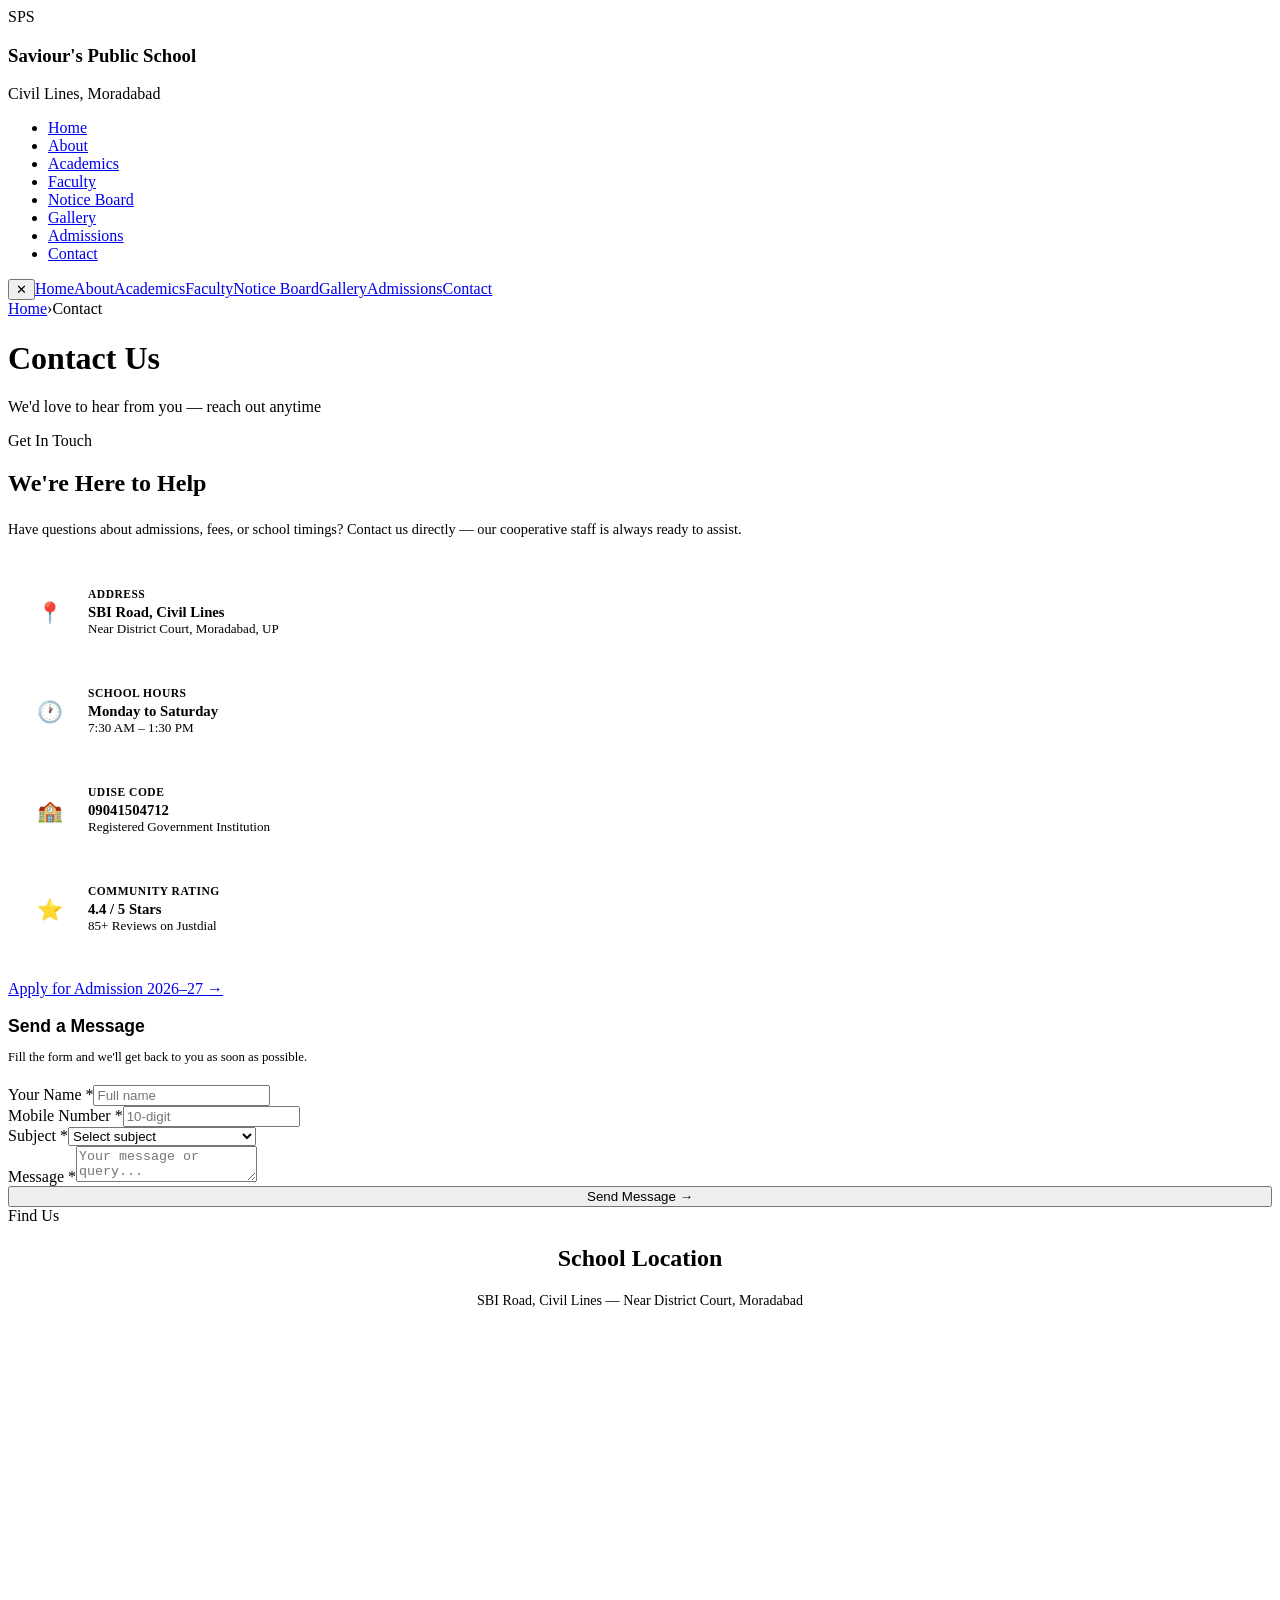
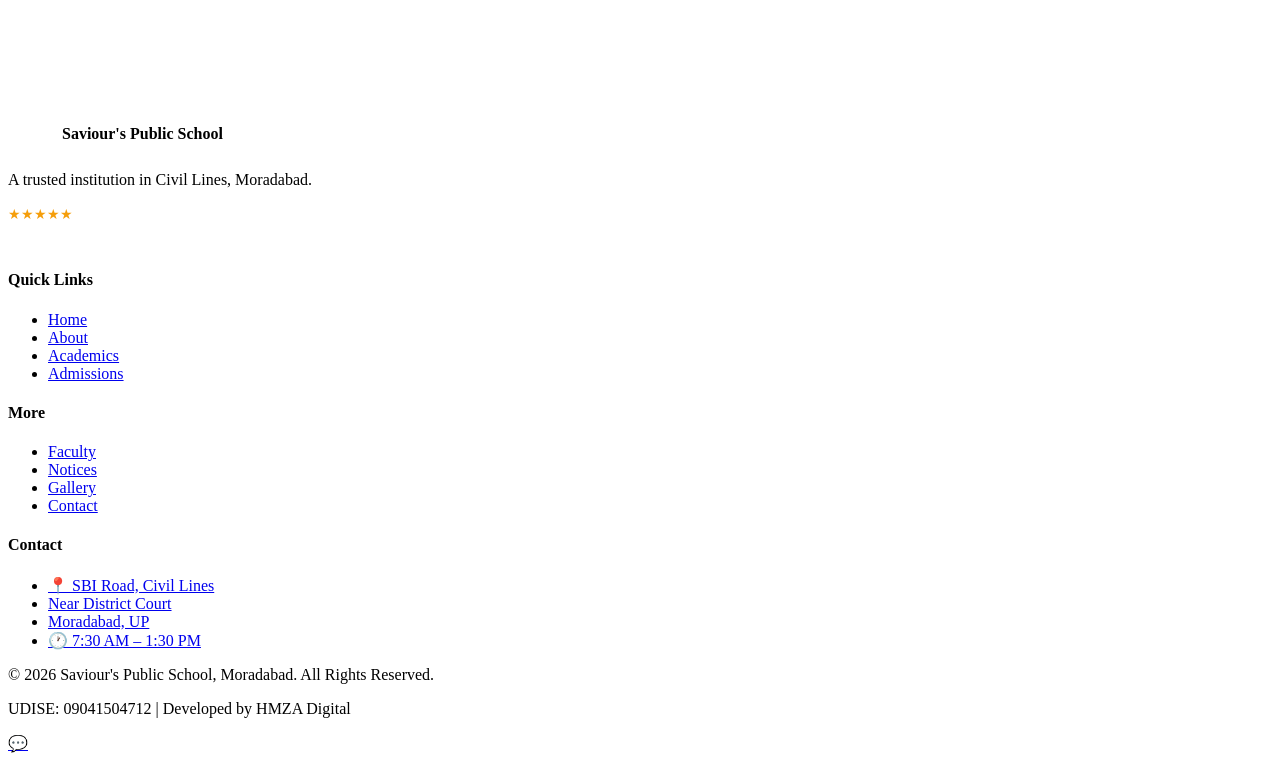
==== contact.html @ 0360863b "Add files via upload" ====
<!DOCTYPE html>
<html lang="en">
<head><meta charset="UTF-8"/><meta name="viewport" content="width=device-width,initial-scale=1.0"/><title>Contact – Saviour's Public School Moradabad</title><link rel="stylesheet" href="css/styles.css"/></head>
<body>
<nav><div class="nav-inner"><div class="nav-logo"><div class="logo-badge">SPS</div><div class="logo-text"><h3>Saviour's Public School</h3><p>Civil Lines, Moradabad</p></div></div><ul class="nav-links"><li><a href="index.html">Home</a></li><li><a href="about.html">About</a></li><li><a href="academics.html">Academics</a></li><li><a href="faculty.html">Faculty</a></li><li><a href="notice.html">Notice Board</a></li><li><a href="gallery.html">Gallery</a></li><li><a href="admissions.html" class="nav-admit">Admissions</a></li><li><a href="contact.html">Contact</a></li></ul><div class="hamburger" onclick="toggleMob()"><span></span><span></span><span></span></div></div></nav>
<div class="mob-nav" id="mobNav"><button class="mob-close" onclick="toggleMob()">✕</button><a href="index.html" onclick="toggleMob()">Home</a><a href="about.html" onclick="toggleMob()">About</a><a href="academics.html" onclick="toggleMob()">Academics</a><a href="faculty.html" onclick="toggleMob()">Faculty</a><a href="notice.html" onclick="toggleMob()">Notice Board</a><a href="gallery.html" onclick="toggleMob()">Gallery</a><a href="admissions.html" onclick="toggleMob()">Admissions</a><a href="contact.html" onclick="toggleMob()">Contact</a></div>

<div class="page-header"><div class="breadcrumb"><a href="index.html">Home</a><span>›</span><span class="current">Contact</span></div><h1>Contact Us</h1><p>We'd love to hear from you — reach out anytime</p></div>

<section class="section">
  <div class="section-inner">
    <div class="cards-2">
      <div class="reveal">
        <div class="section-label">Get In Touch</div>
        <h2 class="section-title">We're Here to <span>Help</span></h2>
        <p style="color:var(--gray);font-size:0.9rem;line-height:1.75;margin-bottom:28px">Have questions about admissions, fees, or school timings? Contact us directly — our cooperative staff is always ready to assist.</p>
        <div style="display:flex;flex-direction:column;gap:14px;margin-bottom:28px">
          <div style="display:flex;align-items:center;gap:14px;padding:18px;background:var(--teal-soft);border-radius:14px;border:1px solid var(--teal-light)">
            <div style="width:48px;height:48px;border-radius:12px;background:var(--teal);display:flex;align-items:center;justify-content:center;font-size:1.3rem;flex-shrink:0">📍</div>
            <div><div style="font-size:0.72rem;color:var(--gray);font-weight:700;text-transform:uppercase;letter-spacing:0.5px;margin-bottom:4px">Address</div><div style="font-size:0.92rem;font-weight:700">SBI Road, Civil Lines</div><div style="font-size:0.82rem;color:var(--gray)">Near District Court, Moradabad, UP</div></div>
          </div>
          <div style="display:flex;align-items:center;gap:14px;padding:18px;background:var(--teal-soft);border-radius:14px;border:1px solid var(--teal-light)">
            <div style="width:48px;height:48px;border-radius:12px;background:var(--teal);display:flex;align-items:center;justify-content:center;font-size:1.3rem;flex-shrink:0">🕐</div>
            <div><div style="font-size:0.72rem;color:var(--gray);font-weight:700;text-transform:uppercase;letter-spacing:0.5px;margin-bottom:4px">School Hours</div><div style="font-size:0.92rem;font-weight:700">Monday to Saturday</div><div style="font-size:0.82rem;color:var(--gray)">7:30 AM – 1:30 PM</div></div>
          </div>
          <div style="display:flex;align-items:center;gap:14px;padding:18px;background:var(--teal-soft);border-radius:14px;border:1px solid var(--teal-light)">
            <div style="width:48px;height:48px;border-radius:12px;background:var(--teal);display:flex;align-items:center;justify-content:center;font-size:1.3rem;flex-shrink:0">🏫</div>
            <div><div style="font-size:0.72rem;color:var(--gray);font-weight:700;text-transform:uppercase;letter-spacing:0.5px;margin-bottom:4px">UDISE Code</div><div style="font-size:0.92rem;font-weight:700">09041504712</div><div style="font-size:0.82rem;color:var(--gray)">Registered Government Institution</div></div>
          </div>
          <div style="display:flex;align-items:center;gap:14px;padding:18px;background:var(--teal-soft);border-radius:14px;border:1px solid var(--teal-light)">
            <div style="width:48px;height:48px;border-radius:12px;background:var(--teal);display:flex;align-items:center;justify-content:center;font-size:1.3rem;flex-shrink:0">⭐</div>
            <div><div style="font-size:0.72rem;color:var(--gray);font-weight:700;text-transform:uppercase;letter-spacing:0.5px;margin-bottom:4px">Community Rating</div><div style="font-size:0.92rem;font-weight:700">4.4 / 5 Stars</div><div style="font-size:0.82rem;color:var(--gray)">85+ Reviews on Justdial</div></div>
          </div>
        </div>
        <a href="admissions.html" class="btn-teal">Apply for Admission 2026–27 →</a>
      </div>
      <div class="card reveal">
        <h3 style="font-size:1.1rem;color:var(--teal);margin-bottom:6px;font-family:'Plus Jakarta Sans',sans-serif;font-weight:700">Send a Message</h3>
        <p style="font-size:0.8rem;color:var(--gray);margin-bottom:20px">Fill the form and we'll get back to you as soon as possible.</p>
        <form id="contactForm">
          <div class="form-row"><div class="form-group"><label>Your Name *</label><input type="text" placeholder="Full name" required/></div><div class="form-group"><label>Mobile Number *</label><input type="tel" placeholder="10-digit" maxlength="10" required/></div></div>
          <div class="form-group"><label>Subject *</label><select required><option value="">Select subject</option><option>Admission Enquiry 2026–27</option><option>Fee Information</option><option>School Timing</option><option>Documents Required</option><option>Other</option></select></div>
          <div class="form-group"><label>Message *</label><textarea placeholder="Your message or query..." required></textarea></div>
          <button type="submit" class="btn-teal" style="width:100%;justify-content:center">Send Message →</button>
        </form>
      </div>
    </div>
  </div>
</section>

<section class="section section-alt">
  <div class="section-inner">
    <div class="section-label reveal" style="justify-content:center">Find Us</div>
    <h2 class="section-title reveal" style="text-align:center">School <span>Location</span></h2>
    <p style="text-align:center;color:var(--gray);font-size:0.88rem;margin-bottom:24px" class="reveal">SBI Road, Civil Lines — Near District Court, Moradabad</p>
    <div style="border-radius:20px;overflow:hidden;border:2px solid var(--teal-light);box-shadow:var(--shadow)" class="reveal">
      <iframe src="https://www.google.com/maps/embed?pb=!1m18!1m12!1m3!1d3493.5!2d78.7728!3d28.8386!2m3!1f0!2f0!3f0!3m2!1i1024!2i768!4f13.1!3m3!1m2!1s0x390af4c5a8a71f5d%3A0x1!2sCivil+Lines%2C+Moradabad%2C+Uttar+Pradesh!5e0!3m2!1sen!2sin!4v1" width="100%" height="380" style="border:0;display:block" allowfullscreen="" loading="lazy"></iframe>
    </div>
  </div>
</section>

<footer><div class="footer-inner"><div class="footer-grid"><div class="footer-brand"><div style="display:flex;align-items:center;gap:12px;margin-bottom:4px"><div style="width:42px;height:42px;border-radius:12px;background:var(--teal);display:flex;align-items:center;justify-content:center;font-family:'Playfair Display',serif;font-weight:700;color:white;font-size:0.9rem">SPS</div><span style="font-family:'Playfair Display',serif;font-weight:700;font-size:1rem">Saviour's Public School</span></div><p>A trusted institution in Civil Lines, Moradabad.</p><div class="f-rating"><span style="color:#f59e0b;font-size:0.85rem">★★★★★</span><p style="font-size:0.78rem;color:rgba(255,255,255,0.6)"><strong style="color:white">4.4/5</strong> — 85+ Reviews</p></div></div><div class="footer-col"><h4>Quick Links</h4><ul><li><a href="index.html">Home</a></li><li><a href="about.html">About</a></li><li><a href="academics.html">Academics</a></li><li><a href="admissions.html">Admissions</a></li></ul></div><div class="footer-col"><h4>More</h4><ul><li><a href="faculty.html">Faculty</a></li><li><a href="notice.html">Notices</a></li><li><a href="gallery.html">Gallery</a></li><li><a href="contact.html">Contact</a></li></ul></div><div class="footer-col"><h4>Contact</h4><ul><li><a href="#">📍 SBI Road, Civil Lines</a></li><li><a href="#">Near District Court</a></li><li><a href="#">Moradabad, UP</a></li><li><a href="#">🕐 7:30 AM – 1:30 PM</a></li></ul></div></div><div class="footer-bottom"><p>© 2026 Saviour's Public School, Moradabad. All Rights Reserved.</p><p>UDISE: <span>09041504712</span> | Developed by <span>HMZA Digital</span></p></div></div></footer>
<a href="https://wa.me/91" class="wa-float">💬</a>
<script src="js/script.js"></script>
</body>
</html>
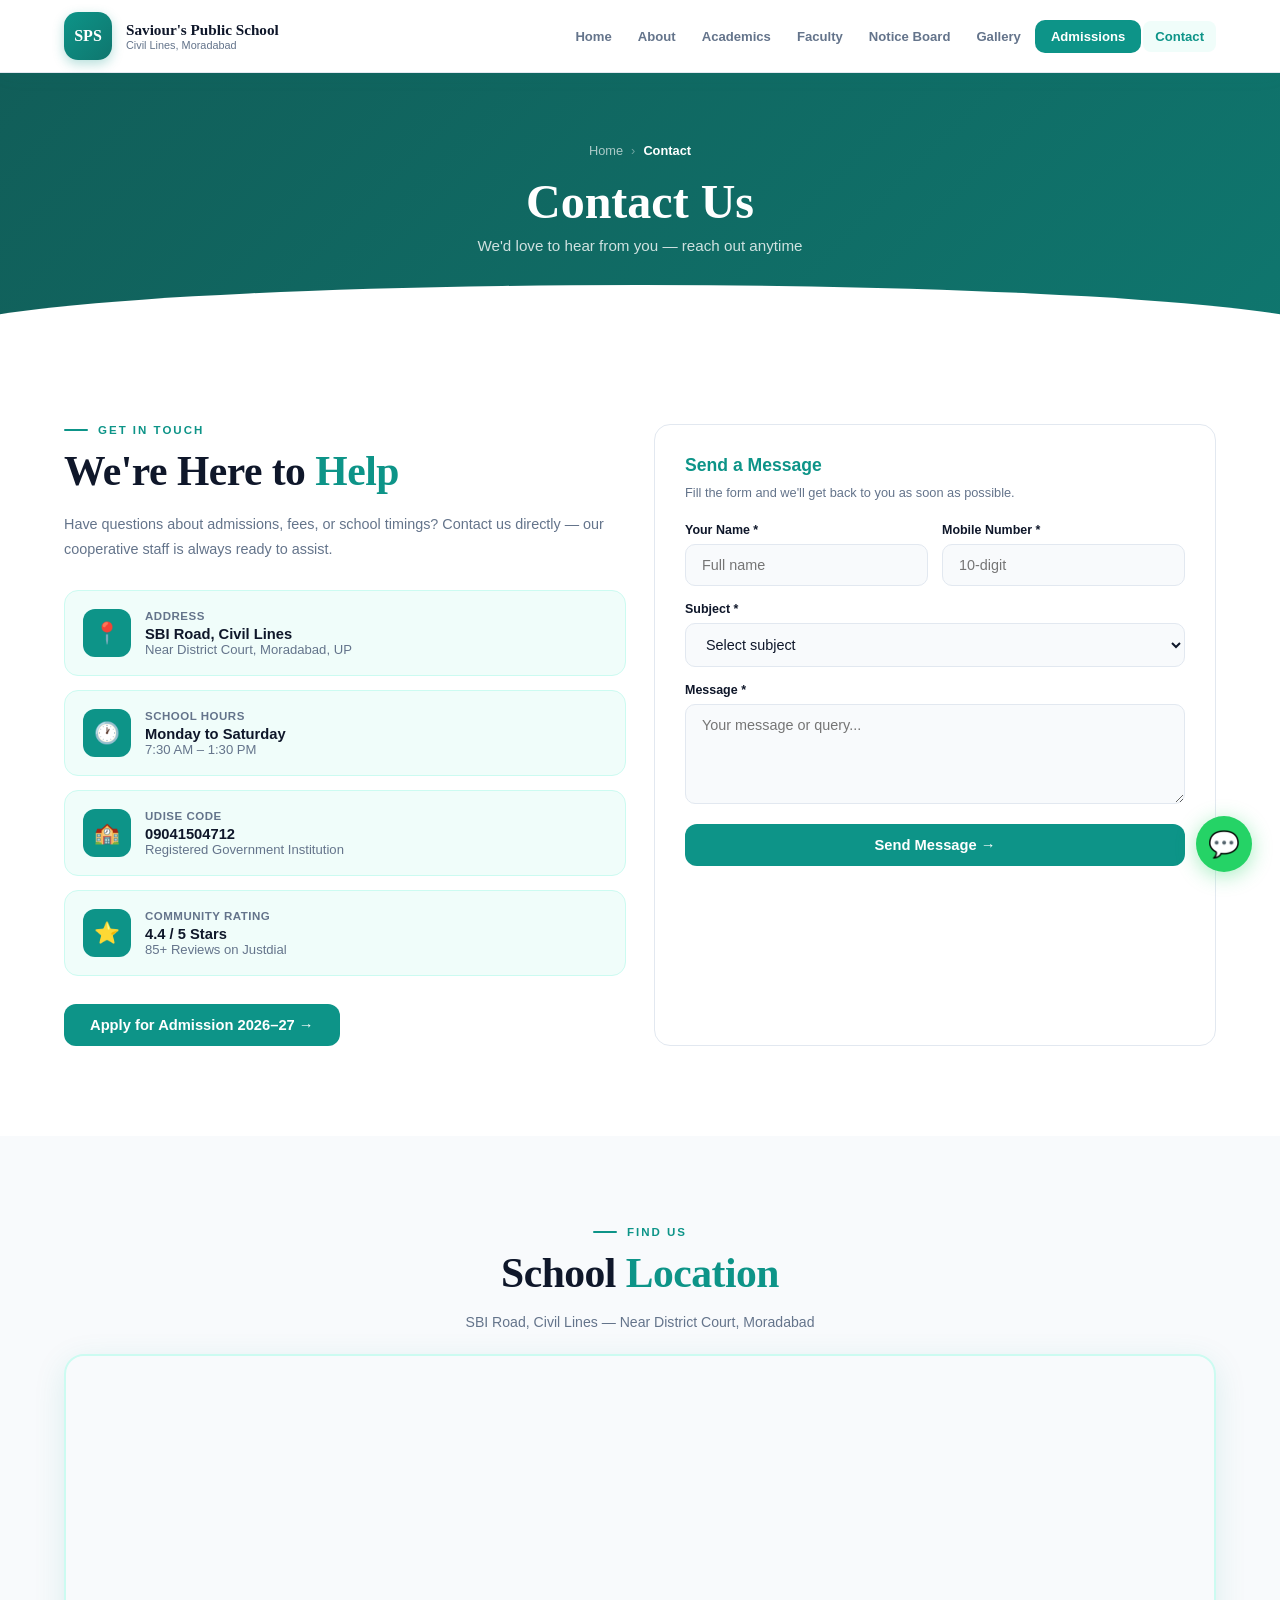
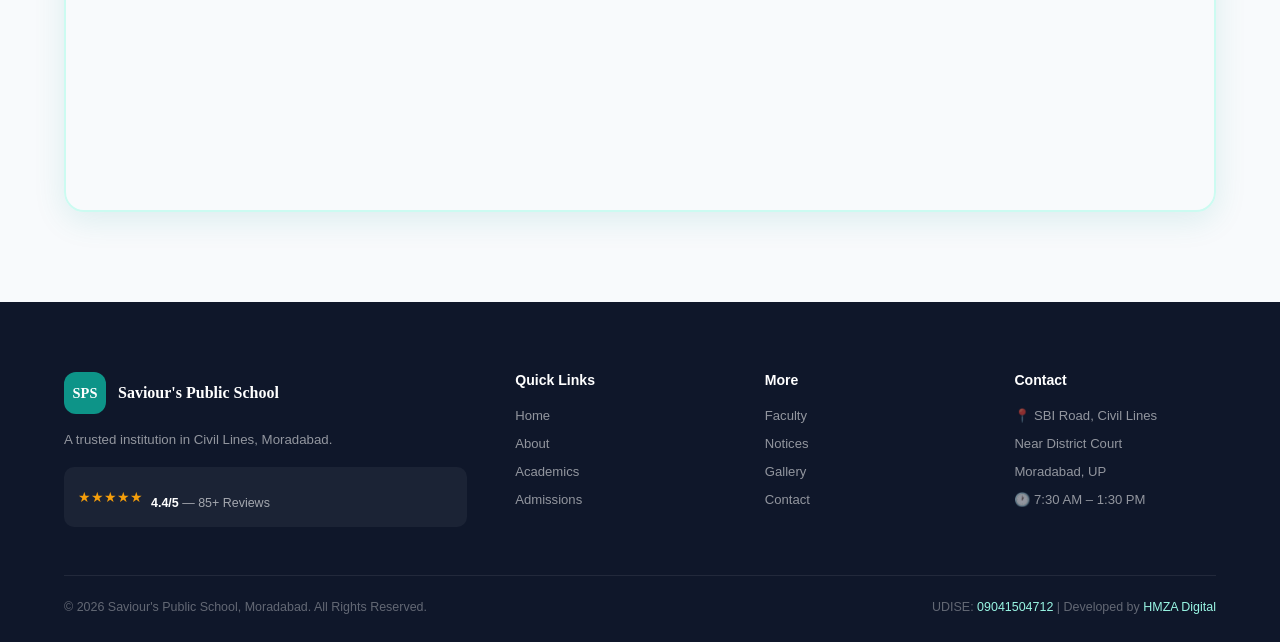
==== commit 71bfff3b: "Update contact.html" ====
--- a/contact.html
+++ b/contact.html
@@ -54,7 +54,7 @@
     <h2 class="section-title reveal" style="text-align:center">School <span>Location</span></h2>
     <p style="text-align:center;color:var(--gray);font-size:0.88rem;margin-bottom:24px" class="reveal">SBI Road, Civil Lines — Near District Court, Moradabad</p>
     <div style="border-radius:20px;overflow:hidden;border:2px solid var(--teal-light);box-shadow:var(--shadow)" class="reveal">
-      <iframe src="https://www.google.com/maps/embed?pb=!1m18!1m12!1m3!1d3493.5!2d78.7728!3d28.8386!2m3!1f0!2f0!3f0!3m2!1i1024!2i768!4f13.1!3m3!1m2!1s0x390af4c5a8a71f5d%3A0x1!2sCivil+Lines%2C+Moradabad%2C+Uttar+Pradesh!5e0!3m2!1sen!2sin!4v1" width="100%" height="380" style="border:0;display:block" allowfullscreen="" loading="lazy"></iframe>
+      <iframe src="https://www.google.com/maps/embed?pb=!1m18!1m12!1m3!1d278.45396253631833!2d78.77162421412905!3d28.846883611232663!2m3!1f0!2f0!3f0!3m2!1i1024!2i768!4f13.1!3m3!1m2!1s0x390afbddbd7ca149%3A0x8d3aff9432a30cb3!2sSaviour&#39;s%20Public%20School!5e1!3m2!1sen!2sus!4v1773563725903!5m2!1sen!2sus" width="600" height="450" style="border:0;" allowfullscreen="" loading="lazy" referrerpolicy="no-referrer-when-downgrade"></iframe>
     </div>
   </div>
 </section>
--- a/css/styles.css
+++ b/css/styles.css
@@ -0,0 +1,185 @@
+@import url('https://fonts.googleapis.com/css2?family=Playfair+Display:wght@600;700;800&family=Plus+Jakarta+Sans:wght@300;400;500;600;700&display=swap');
+
+:root {
+  --teal: #0d9488;
+  --teal2: #0f766e;
+  --teal3: #115e59;
+  --teal-light: #ccfbf1;
+  --teal-mid: #99f6e4;
+  --teal-soft: #f0fdfa;
+  --white: #ffffff;
+  --off-white: #f8fafc;
+  --dark: #0f172a;
+  --dark2: #1e293b;
+  --gray: #64748b;
+  --border: #e2e8f0;
+  --shadow: 0 8px 32px rgba(13,148,136,0.12);
+  --radius: 16px;
+}
+
+* { margin: 0; padding: 0; box-sizing: border-box; }
+html { scroll-behavior: smooth; }
+body { font-family: 'Plus Jakarta Sans', sans-serif; background: var(--white); color: var(--dark); overflow-x: hidden; }
+h1,h2,h3 { font-family: 'Playfair Display', serif; }
+a { text-decoration: none; color: inherit; }
+
+/* TOPBAR */
+.topbar { background: var(--teal3); color: white; padding: 8px 5%; font-size: 0.75rem; display: flex; justify-content: space-between; align-items: center; flex-wrap: wrap; gap: 8px; }
+.topbar span { opacity: 0.85; display: flex; align-items: center; gap: 6px; }
+
+/* TICKER */
+.ticker { background: var(--teal); color: white; padding: 10px 0; overflow: hidden; }
+.ticker-inner { display: flex; animation: ticker 30s linear infinite; white-space: nowrap; }
+.ticker-item { padding: 0 48px; font-size: 0.82rem; font-weight: 500; display: flex; align-items: center; gap: 12px; }
+.ticker-item::after { content: '✦'; opacity: 0.4; }
+@keyframes ticker { from { transform: translateX(0); } to { transform: translateX(-50%); } }
+
+/* NAV */
+nav { position: sticky; top: 0; z-index: 999; background: rgba(255,255,255,0.97); backdrop-filter: blur(20px); border-bottom: 1px solid var(--border); box-shadow: 0 2px 20px rgba(13,148,136,0.06); padding: 0 5%; }
+.nav-inner { display: flex; align-items: center; justify-content: space-between; max-width: 1200px; margin: auto; height: 72px; }
+.nav-logo { display: flex; align-items: center; gap: 14px; }
+.logo-badge { width: 48px; height: 48px; border-radius: 14px; background: linear-gradient(135deg, var(--teal), var(--teal2)); display: flex; align-items: center; justify-content: center; font-family: 'Playfair Display', serif; font-weight: 700; font-size: 1rem; color: white; box-shadow: 0 4px 12px rgba(13,148,136,0.3); }
+.logo-text h3 { font-family: 'Playfair Display', serif; font-size: 0.95rem; font-weight: 700; color: var(--dark); line-height: 1.2; }
+.logo-text p { font-size: 0.68rem; color: var(--gray); }
+.nav-links { display: flex; align-items: center; gap: 2px; list-style: none; }
+.nav-links a { padding: 8px 12px; border-radius: 8px; font-size: 0.82rem; font-weight: 600; color: var(--gray); transition: all 0.2s; }
+.nav-links a:hover, .nav-links a.active { background: var(--teal-soft); color: var(--teal); }
+.nav-admit { background: var(--teal) !important; color: white !important; border-radius: 10px !important; padding: 9px 16px !important; }
+.nav-admit:hover { background: var(--teal2) !important; }
+.hamburger { display: none; flex-direction: column; gap: 5px; cursor: pointer; }
+.hamburger span { width: 22px; height: 2px; background: var(--teal); border-radius: 2px; }
+.mob-nav { display: none; position: fixed; inset: 0; background: white; z-index: 998; flex-direction: column; align-items: center; justify-content: center; gap: 24px; }
+.mob-nav.open { display: flex; }
+.mob-nav a { font-family: 'Playfair Display', serif; font-size: 1.6rem; font-weight: 700; color: var(--dark); }
+.mob-nav a:hover { color: var(--teal); }
+.mob-close { position: absolute; top: 20px; right: 24px; font-size: 1.8rem; cursor: pointer; color: var(--teal); background: none; border: none; }
+
+/* HERO */
+.hero { background: linear-gradient(135deg, var(--teal3) 0%, var(--teal2) 50%, var(--teal) 100%); padding: 90px 5% 100px; position: relative; overflow: hidden; }
+.hero::before { content: ''; position: absolute; inset: 0; background: url("data:image/svg+xml,%3Csvg width='60' height='60' viewBox='0 0 60 60' xmlns='http://www.w3.org/2000/svg'%3E%3Cg fill='%23ffffff' fill-opacity='0.03'%3E%3Ccircle cx='30' cy='30' r='15'/%3E%3C/g%3E%3C/svg%3E"); }
+.hero::after { content: ''; position: absolute; bottom: -1px; left: 0; right: 0; height: 60px; background: white; clip-path: ellipse(55% 100% at 50% 100%); }
+.hero-inner { max-width: 1200px; margin: auto; display: grid; grid-template-columns: 1.2fr 0.8fr; gap: 60px; align-items: center; position: relative; z-index: 2; }
+.hero-badge { display: inline-flex; align-items: center; gap: 8px; background: rgba(255,255,255,0.12); border: 1px solid rgba(255,255,255,0.22); color: var(--teal-mid); padding: 7px 18px; border-radius: 30px; font-size: 0.75rem; font-weight: 600; letter-spacing: 1.5px; text-transform: uppercase; margin-bottom: 22px; }
+.hero h1 { font-size: clamp(2.2rem,4vw,3.4rem); font-weight: 800; color: white; line-height: 1.1; margin-bottom: 18px; letter-spacing: -1px; }
+.hero h1 em { font-style: italic; color: var(--teal-mid); }
+.hero p { color: rgba(255,255,255,0.82); font-size: 1rem; line-height: 1.75; margin-bottom: 32px; }
+.hero-btns { display: flex; gap: 14px; flex-wrap: wrap; }
+.btn-white { background: white; color: var(--teal); padding: 13px 26px; border-radius: 12px; font-weight: 700; font-size: 0.92rem; display: inline-flex; align-items: center; gap: 8px; transition: all 0.3s; border: none; cursor: pointer; font-family: 'Plus Jakarta Sans', sans-serif; }
+.btn-white:hover { transform: translateY(-2px); box-shadow: 0 8px 24px rgba(0,0,0,0.15); }
+.btn-outline-w { background: transparent; color: white; padding: 13px 26px; border-radius: 12px; font-weight: 600; font-size: 0.92rem; display: inline-flex; align-items: center; gap: 8px; border: 2px solid rgba(255,255,255,0.4); transition: all 0.3s; }
+.btn-outline-w:hover { border-color: white; background: rgba(255,255,255,0.1); }
+.hero-card { background: white; border-radius: 24px; padding: 36px; box-shadow: 0 24px 60px rgba(0,0,0,0.18); }
+.hero-card .card-head { font-size: 0.75rem; font-weight: 700; color: var(--teal); text-transform: uppercase; letter-spacing: 1.5px; margin-bottom: 20px; }
+.stat-grid { display: grid; grid-template-columns: 1fr 1fr; gap: 12px; }
+.stat-item { background: var(--teal-soft); border-radius: 12px; padding: 18px; text-align: center; border: 1px solid var(--teal-light); }
+.stat-item .num { font-family: 'Playfair Display', serif; font-size: 1.9rem; font-weight: 800; color: var(--teal); line-height: 1; }
+.stat-item .lbl { font-size: 0.7rem; color: var(--gray); margin-top: 5px; font-weight: 500; }
+.review-strip { margin-top: 16px; background: var(--teal-soft); border-radius: 12px; padding: 14px; border: 1px solid var(--teal-light); display: flex; align-items: center; gap: 10px; }
+.stars-gold { color: #f59e0b; font-size: 0.9rem; }
+
+/* SECTIONS */
+.section { padding: 90px 5%; }
+.section-alt { background: var(--off-white); }
+.section-inner { max-width: 1200px; margin: auto; }
+.section-label { font-size: 0.72rem; font-weight: 700; letter-spacing: 2px; text-transform: uppercase; color: var(--teal); margin-bottom: 12px; display: flex; align-items: center; gap: 10px; }
+.section-label::before { content: ''; width: 24px; height: 2px; background: var(--teal); border-radius: 2px; }
+.section-title { font-size: clamp(1.8rem,3.5vw,2.6rem); font-weight: 800; color: var(--dark); line-height: 1.15; margin-bottom: 16px; letter-spacing: -0.5px; }
+.section-title span { color: var(--teal); }
+.section-sub { color: var(--gray); font-size: 0.95rem; line-height: 1.75; max-width: 520px; margin-bottom: 44px; }
+
+/* CARDS */
+.cards-3 { display: grid; grid-template-columns: repeat(3,1fr); gap: 22px; }
+.cards-4 { display: grid; grid-template-columns: repeat(4,1fr); gap: 18px; }
+.cards-2 { display: grid; grid-template-columns: 1fr 1fr; gap: 28px; }
+.card { background: white; border-radius: var(--radius); padding: 30px; border: 1px solid var(--border); transition: all 0.3s; }
+.card:hover { transform: translateY(-5px); box-shadow: var(--shadow); border-color: var(--teal-light); }
+.c-icon { width: 54px; height: 54px; border-radius: 14px; background: var(--teal-soft); border: 1px solid var(--teal-light); display: flex; align-items: center; justify-content: center; font-size: 1.5rem; margin-bottom: 18px; transition: background 0.3s; }
+.card:hover .c-icon { background: var(--teal-light); }
+.card h4 { font-size: 1rem; font-weight: 700; margin-bottom: 10px; color: var(--dark); font-family: 'Plus Jakarta Sans', sans-serif; }
+.card p { font-size: 0.84rem; color: var(--gray); line-height: 1.65; }
+
+/* BUTTONS */
+.btn-teal { background: var(--teal); color: white; padding: 13px 26px; border-radius: 12px; font-weight: 700; font-size: 0.92rem; display: inline-flex; align-items: center; gap: 8px; transition: all 0.3s; border: none; cursor: pointer; font-family: 'Plus Jakarta Sans', sans-serif; }
+.btn-teal:hover { background: var(--teal2); transform: translateY(-2px); box-shadow: 0 8px 24px rgba(13,148,136,0.3); }
+
+/* FORMS */
+.form-group { margin-bottom: 16px; }
+.form-group label { display: block; font-size: 0.78rem; font-weight: 600; color: var(--dark); margin-bottom: 7px; }
+.form-group input, .form-group select, .form-group textarea { width: 100%; padding: 12px 16px; background: var(--off-white); border: 1.5px solid var(--border); border-radius: 10px; color: var(--dark); font-family: 'Plus Jakarta Sans', sans-serif; font-size: 0.9rem; outline: none; transition: all 0.2s; }
+.form-group input:focus, .form-group select:focus, .form-group textarea:focus { border-color: var(--teal); background: white; box-shadow: 0 0 0 3px rgba(13,148,136,0.08); }
+.form-group textarea { resize: vertical; min-height: 100px; }
+.form-row { display: grid; grid-template-columns: 1fr 1fr; gap: 14px; }
+
+/* NOTICE */
+.notice-card { background: white; border-radius: 12px; padding: 22px; border: 1px solid var(--border); border-left: 4px solid var(--teal); transition: all 0.3s; display: flex; gap: 16px; margin-bottom: 14px; }
+.notice-card:hover { box-shadow: var(--shadow); }
+.notice-card.urgent { border-left-color: #ef4444; }
+.notice-card.exam { border-left-color: #8b5cf6; }
+.n-icon { width: 44px; height: 44px; border-radius: 10px; display: flex; align-items: center; justify-content: center; font-size: 1.2rem; flex-shrink: 0; }
+.n-icon.teal { background: var(--teal-soft); }
+.n-icon.red { background: #fff5f5; }
+.n-icon.purple { background: #f5f3ff; }
+.n-content h4 { font-size: 0.95rem; font-weight: 700; color: var(--dark); margin-bottom: 5px; font-family: 'Plus Jakarta Sans', sans-serif; }
+.n-content p { font-size: 0.8rem; color: var(--gray); line-height: 1.55; }
+.n-date { font-size: 0.7rem; color: var(--teal); font-weight: 600; margin-top: 7px; }
+
+/* GALLERY */
+.gallery-grid { display: grid; grid-template-columns: repeat(3,1fr); gap: 16px; }
+.gallery-item { border-radius: 14px; overflow: hidden; aspect-ratio: 4/3; cursor: pointer; transition: transform 0.3s; }
+.gallery-item:hover { transform: scale(1.02); }
+.g-placeholder { width: 100%; height: 100%; display: flex; flex-direction: column; align-items: center; justify-content: center; gap: 8px; }
+
+/* FACULTY */
+.faculty-card { background: white; border-radius: var(--radius); padding: 28px; border: 1px solid var(--border); text-align: center; transition: all 0.3s; }
+.faculty-card:hover { transform: translateY(-5px); box-shadow: var(--shadow); }
+.f-avatar { width: 80px; height: 80px; border-radius: 50%; margin: 0 auto 16px; display: flex; align-items: center; justify-content: center; font-size: 1.8rem; font-weight: 800; color: white; font-family: 'Playfair Display', serif; }
+.faculty-card h4 { font-size: 0.95rem; font-weight: 700; margin-bottom: 5px; font-family: 'Plus Jakarta Sans', sans-serif; }
+.faculty-card .subj { font-size: 0.78rem; color: var(--teal); font-weight: 600; margin-bottom: 4px; }
+.faculty-card .qual { font-size: 0.74rem; color: var(--gray); }
+
+/* PAGE HEADER */
+.page-header { background: linear-gradient(135deg, var(--teal3), var(--teal2)); padding: 70px 5% 80px; text-align: center; position: relative; overflow: hidden; }
+.page-header::after { content: ''; position: absolute; bottom: -1px; left: 0; right: 0; height: 50px; background: white; clip-path: ellipse(55% 100% at 50% 100%); }
+.page-header h1 { font-size: clamp(1.8rem,4vw,3rem); font-weight: 800; color: white; position: relative; z-index: 2; }
+.page-header p { color: rgba(255,255,255,0.8); margin-top: 8px; font-size: 0.95rem; position: relative; z-index: 2; }
+.breadcrumb { display: flex; align-items: center; justify-content: center; gap: 8px; margin-bottom: 16px; position: relative; z-index: 2; }
+.breadcrumb a { color: rgba(255,255,255,0.65); font-size: 0.8rem; }
+.breadcrumb span { color: rgba(255,255,255,0.4); font-size: 0.8rem; }
+.breadcrumb .current { color: white; font-weight: 600; font-size: 0.8rem; }
+
+/* CTA */
+.cta-box { background: linear-gradient(135deg, var(--teal), var(--teal2)); border-radius: 24px; padding: 64px 40px; text-align: center; }
+.cta-box h2 { font-size: clamp(1.6rem,3vw,2.4rem); font-weight: 800; color: white; margin-bottom: 12px; }
+.cta-box p { color: rgba(255,255,255,0.82); font-size: 0.95rem; margin-bottom: 28px; }
+
+/* STATS BAR */
+.stats-bar { background: var(--teal3); padding: 52px 5%; }
+.stats-inner { max-width: 1200px; margin: auto; display: grid; grid-template-columns: repeat(5,1fr); gap: 20px; text-align: center; }
+.s-item .num { font-family: 'Playfair Display', serif; font-size: 2.6rem; font-weight: 800; color: var(--teal-mid); line-height: 1; }
+.s-item .lbl { color: rgba(255,255,255,0.65); font-size: 0.8rem; margin-top: 6px; }
+
+/* FOOTER */
+footer { background: var(--dark); color: white; padding: 70px 5% 28px; }
+.footer-inner { max-width: 1200px; margin: auto; }
+.footer-grid { display: grid; grid-template-columns: 2fr 1fr 1fr 1fr; gap: 48px; padding-bottom: 48px; border-bottom: 1px solid rgba(255,255,255,0.08); }
+.footer-brand p { color: rgba(255,255,255,0.55); font-size: 0.83rem; line-height: 1.75; margin-top: 14px; max-width: 270px; }
+.f-rating { display: flex; align-items: center; gap: 8px; margin-top: 16px; background: rgba(255,255,255,0.05); border-radius: 10px; padding: 12px 14px; }
+.footer-col h4 { font-size: 0.88rem; font-weight: 700; margin-bottom: 18px; }
+.footer-col ul { list-style: none; }
+.footer-col ul li { margin-bottom: 10px; }
+.footer-col ul li a { color: rgba(255,255,255,0.55); font-size: 0.82rem; transition: color 0.2s; }
+.footer-col ul li a:hover { color: var(--teal-mid); }
+.footer-bottom { display: flex; justify-content: space-between; align-items: center; padding-top: 24px; font-size: 0.78rem; color: rgba(255,255,255,0.35); flex-wrap: wrap; gap: 10px; }
+.footer-bottom span { color: var(--teal-mid); }
+
+/* REVEAL */
+.reveal { opacity: 0; transform: translateY(28px); transition: opacity 0.65s ease, transform 0.65s ease; }
+.reveal.visible { opacity: 1; transform: translateY(0); }
+
+/* WA */
+.wa-float { position: fixed; bottom: 28px; right: 28px; width: 56px; height: 56px; border-radius: 50%; background: #25d366; display: flex; align-items: center; justify-content: center; font-size: 1.6rem; box-shadow: 0 4px 20px rgba(37,211,102,0.4); z-index: 500; text-decoration: none; animation: waPulse 2.5s infinite; }
+@keyframes waPulse { 0%,100% { box-shadow: 0 4px 20px rgba(37,211,102,0.4); } 50% { box-shadow: 0 4px 40px rgba(37,211,102,0.65); } }
+
+@media(max-width:1000px) { .hero-inner { grid-template-columns: 1fr; } .hero-card { display: none; } .cards-3,.cards-4 { grid-template-columns: 1fr 1fr; } .footer-grid { grid-template-columns: 1fr 1fr; } .stats-inner { grid-template-columns: repeat(3,1fr); } }
+@media(max-width:768px) { nav { padding: 0 20px; } .nav-links { display: none; } .hamburger { display: flex; } .topbar { display: none; } .section { padding: 60px 5%; } }
+@media(max-width:600px) { .cards-3,.cards-4,.cards-2 { grid-template-columns: 1fr; } .gallery-grid { grid-template-columns: 1fr 1fr; } .form-row { grid-template-columns: 1fr; } .footer-grid { grid-template-columns: 1fr; } .footer-bottom { flex-direction: column; text-align: center; } .stats-inner { grid-template-columns: 1fr 1fr; } }
